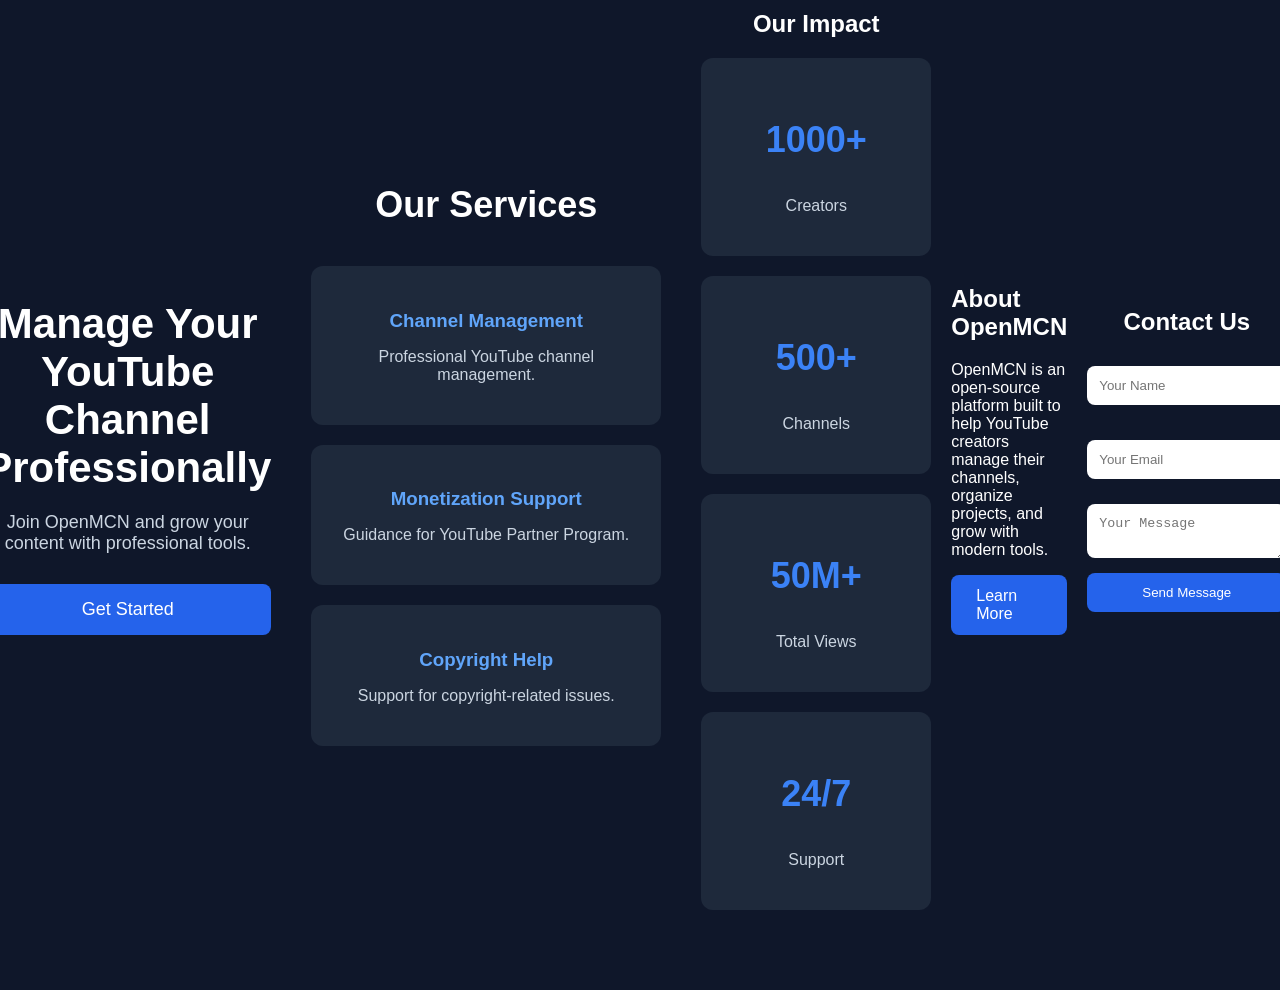
==== index.html @ d4b58ea2 "Update index.html to include contact section Added a contact section and adjusted HTML structure." ====
<!DOCTYPE html>
<html lang="en">
<head>
  <meta charset="UTF-8">
  <meta name="viewport" content="width=device-width, initial-scale=1.0">
  <title>OpenMCN</title>
  <link rel="stylesheet" href="style.css">
</head>
<body>

<header>
  <h1>OpenMCN</h1>
  <nav>
    <a href="#">Home</a>
    <a href="#">About</a>
    <a href="#">Services</a>
    <a href="#">Contact</a>
    <a href="login.html">
    <button>Login</button>
    </a>
  </nav>
</header>

<section class="hero">
  <h2>Manage Your YouTube Channel Professionally</h2>
  <p>Join OpenMCN and grow your content with professional tools.</p>
  <button>Get Started</button>
</section>

  <section class="services">
  <h2>Our Services</h2>

  <div class="cards">
    <div class="card">
      <h3>Channel Management</h3>
      <p>Professional YouTube channel management.</p>
    </div>

    <div class="card">
      <h3>Monetization Support</h3>
      <p>Guidance for YouTube Partner Program.</p>
    </div>

    <div class="card">
      <h3>Copyright Help</h3>
      <p>Support for copyright-related issues.</p>
    </div>
  </div>
  </section>

  
    <section class="stats">
    <h2>Our Impact</h2>

    <div class="stats-container">

        <div class="stat">
            <h3>1000+</h3>
            <p>Creators</p>
        </div>

        <div class="stat">
            <h3>500+</h3>
            <p>Channels</p>
        </div>

        <div class="stat">
            <h3>50M+</h3>
            <p>Total Views</p>
        </div>

        <div class="stat">
            <h3>24/7</h3>
            <p>Support</p>
        </div>

    </div>
    </section>
    <div class="about-content">
        <h2>About OpenMCN</h2>
        <p>
            OpenMCN is an open-source platform built to help YouTube creators
            manage their channels, organize projects, and grow with modern tools.
        </p>

        <a href="#" class="btn">Learn More</a>
    </div>
  </section>
    <section class="contact">
     <h2>Contact Us</h2>

     <form>
         <input type="text" placeholder="Your Name" required>
         <input type="email" placeholder="Your Email" required>
         <textarea placeholder="Your Message"></textarea>
         <button type="submit">Send Message</button>
     </form>
   </section>
<meta charset="UTF-8">
<meta name="viewport" content="width=device-width, initial-scale=1.0">
<title>OpenMCN - Sign Up</title>
<link rel="stylesheet" href="login.css">

<div class="login-box">
    <h2>Create Account</h2>

    <form id="signupForm">
        <input type="text" placeholder="Full Name" required>
        <input type="email" placeholder="Email" required>
        <input type="password" placeholder="Password" required>
        <input type="password" placeholder="Confirm Password" required>

        <button type="submit">Create Account</button>
    </form>

    <p>Already have an account?
        <a href="login.html">Login</a>
    </p>
</div>

<section class="contact">
   ...
</section>

<footer>
  <p>© 2026 OpenMCN. All Rights Reserved.</p>
</footer>

<script src="script.js"></script>
</body>
</html>
---- style.css ----
body{
    margin:0;
    background:#0f172a;
    color:white;
    font-family:Arial, sans-serif;
}
header{
    display:flex;
    justify-content:space-between;
    align-items:center;
    padding:20px 40px;
    background:#111827;
}

nav a{
    color:white;
    text-decoration:none;
    margin:0 10px;
}

nav button{
    padding:10px 18px;
    border:none;
    background:#2563eb;
    color:white;
    border-radius:6px;
    cursor:pointer;
}

.hero{
    text-align:center;
    padding:120px 20px;
}

.hero h2{
    font-size:42px;
    margin-bottom:20px;
}

.hero p{
    font-size:18px;
    color:#cbd5e1;
    margin-bottom:30px;
}

.hero button{
    padding:15px 30px;
    font-size:18px;
    background:#2563eb;
    color:white;
    border:none;
    border-radius:8px;
    cursor:pointer;
}

footer{
    text-align:center;
    padding:20px;
    background:#111827;
    margin-top:80px;
}
.services{
    padding:80px 20px;
    text-align:center;
}

.services h2{
    font-size:36px;
    margin-bottom:40px;
}

.cards{
    display:flex;
    justify-content:center;
    gap:20px;
    flex-wrap:wrap;
}

.card{
    width:300px;
    background:#1e293b;
    padding:25px;
    border-radius:12px;
    transition:.3s;
}

.card:hover{
    transform:translateY(-10px);
    box-shadow:0 10px 20px rgba(0,0,0,.4);
}

.card h3{
    margin-bottom:15px;
    color:#60a5fa;
}

.card p{
    color:#cbd5e1;
}

.stats{
    padding:80px 20px;
    text-align:center;
}

.stats-container{
    max-width:1200px;
    margin:auto;
    display:flex;
    justify-content:center;
    gap:20px;
    flex-wrap:wrap;
}

.stat{
    width:180px;
    padding:25px;
    background:#1e293b;
    border-radius:12px;
}

.stat h3{
    font-size:36px;
    color:#3b82f6;
}

.stat p{
    color:#cbd5e1;
}

.about{
    padding:80px 20px;
    text-align:center;
}

.about-content{
    max-width:700px;
    margin:auto;
}

.about h2{
    font-size:36px;
    margin-bottom:20px;
}

.about p{
    color:#cbd5e1;
    line-height:1.8;
    margin-bottom:30px;
}

.btn{
    display:inline-block;
    padding:12px 25px;
    background:#2563eb;
    color:#fff;
    text-decoration:none;
    border-radius:8px;
    transition:.3s;
}

.btn:hover{
    background:#1d4ed8;
}

.contact{
    padding:80px 20px;
    text-align:center;
}

.contact form{
    max-width:500px;
    margin:auto;
    display:flex;
    flex-direction:column;
    gap:15px;
}

.contact input,
.contact textarea{
    padding:12px;
    border:none;
    border-radius:8px;
}

.contact button{
    padding:12px;
    background:#2563eb;
    color:white;
    border:none;
    border-radius:8px;
    cursor:pointer;
}
---- login.css ----
body{
    margin:0;
    display:flex;
    justify-content:center;
    align-items:center;
    height:100vh;
    background:#0f172a;
    font-family:Arial,sans-serif;
}

.login-box{
    background:#1e293b;
    padding:30px;
    border-radius:10px;
    width:320px;
    text-align:center;
}

h2{
    color:#fff;
}

input{
    width:100%;
    padding:12px;
    margin:10px 0;
    border:none;
    border-radius:5px;
}

button{
    width:100%;
    padding:12px;
    background:#2563eb;
    color:white;
    border:none;
    border-radius:5px;
    cursor:pointer;
}

a{
    color:#38bdf8;
    text-decoration:none;
}
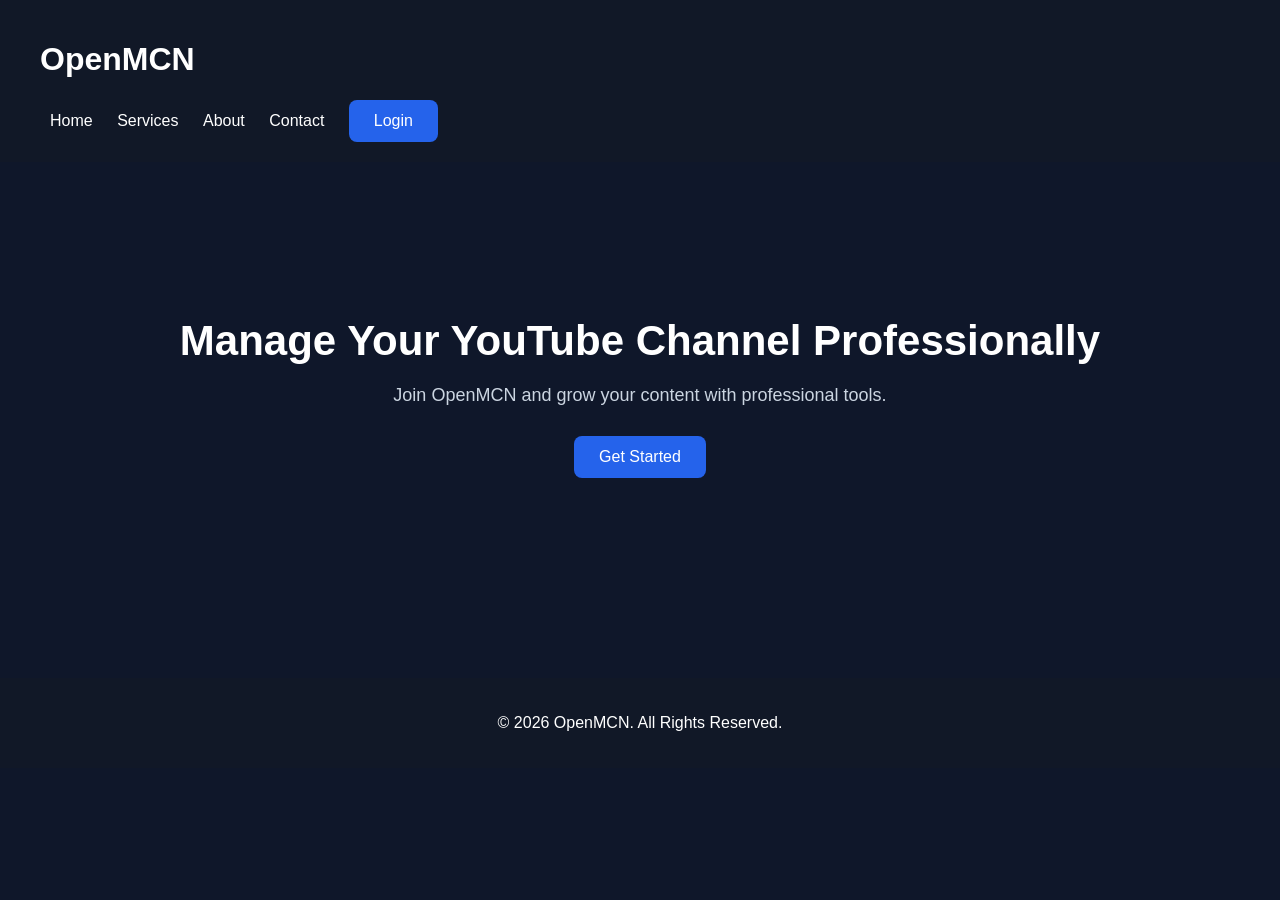
==== commit 19bd8ef7: "Refactor index.html structure and navigation" ====
--- a/index.html
+++ b/index.html
@@ -9,117 +9,42 @@
 <body>
 
 <header>
-  <h1>OpenMCN</h1>
-  <nav>
-    <a href="#">Home</a>
-    <a href="#">About</a>
-    <a href="#">Services</a>
-    <a href="#">Contact</a>
-    <a href="login.html">
-    <button>Login</button>
-    </a>
-  </nav>
+  <div class="container">
+    <h1 class="logo">OpenMCN</h1>
+
+    <nav>
+      <a href="#home">Home</a>
+      <a href="#services">Services</a>
+      <a href="#about">About</a>
+      <a href="#contact">Contact</a>
+      <a href="login.html" class="btn">Login</a>
+    </nav>
+  </div>
 </header>
 
-<section class="hero">
-  <h2>Manage Your YouTube Channel Professionally</h2>
-  <p>Join OpenMCN and grow your content with professional tools.</p>
-  <button>Get Started</button>
+<section class="hero" id="home">
+  <div class="container">
+    <h2>Manage Your YouTube Channel Professionally</h2>
+    <p>Join OpenMCN and grow your content with professional tools.</p>
+
+    <a href="signup.html" class="btn">Get Started</a>
+  </div>
 </section>
 
-  <section class="services">
-  <h2>Our Services</h2>
+<section id="services">
+  <!-- Services Section -->
+</section>
 
-  <div class="cards">
-    <div class="card">
-      <h3>Channel Management</h3>
-      <p>Professional YouTube channel management.</p>
-    </div>
+<section id="stats">
+  <!-- Statistics -->
+</section>
 
-    <div class="card">
-      <h3>Monetization Support</h3>
-      <p>Guidance for YouTube Partner Program.</p>
-    </div>
+<section id="about">
+  <!-- About -->
+</section>
 
-    <div class="card">
-      <h3>Copyright Help</h3>
-      <p>Support for copyright-related issues.</p>
-    </div>
-  </div>
-  </section>
-
-  
-    <section class="stats">
-    <h2>Our Impact</h2>
-
-    <div class="stats-container">
-
-        <div class="stat">
-            <h3>1000+</h3>
-            <p>Creators</p>
-        </div>
-
-        <div class="stat">
-            <h3>500+</h3>
-            <p>Channels</p>
-        </div>
-
-        <div class="stat">
-            <h3>50M+</h3>
-            <p>Total Views</p>
-        </div>
-
-        <div class="stat">
-            <h3>24/7</h3>
-            <p>Support</p>
-        </div>
-
-    </div>
-    </section>
-    <div class="about-content">
-        <h2>About OpenMCN</h2>
-        <p>
-            OpenMCN is an open-source platform built to help YouTube creators
-            manage their channels, organize projects, and grow with modern tools.
-        </p>
-
-        <a href="#" class="btn">Learn More</a>
-    </div>
-  </section>
-    <section class="contact">
-     <h2>Contact Us</h2>
-
-     <form>
-         <input type="text" placeholder="Your Name" required>
-         <input type="email" placeholder="Your Email" required>
-         <textarea placeholder="Your Message"></textarea>
-         <button type="submit">Send Message</button>
-     </form>
-   </section>
-<meta charset="UTF-8">
-<meta name="viewport" content="width=device-width, initial-scale=1.0">
-<title>OpenMCN - Sign Up</title>
-<link rel="stylesheet" href="login.css">
-
-<div class="login-box">
-    <h2>Create Account</h2>
-
-    <form id="signupForm">
-        <input type="text" placeholder="Full Name" required>
-        <input type="email" placeholder="Email" required>
-        <input type="password" placeholder="Password" required>
-        <input type="password" placeholder="Confirm Password" required>
-
-        <button type="submit">Create Account</button>
-    </form>
-
-    <p>Already have an account?
-        <a href="login.html">Login</a>
-    </p>
-</div>
-
-<section class="contact">
-   ...
+<section id="contact">
+  <!-- Contact -->
 </section>
 
 <footer>
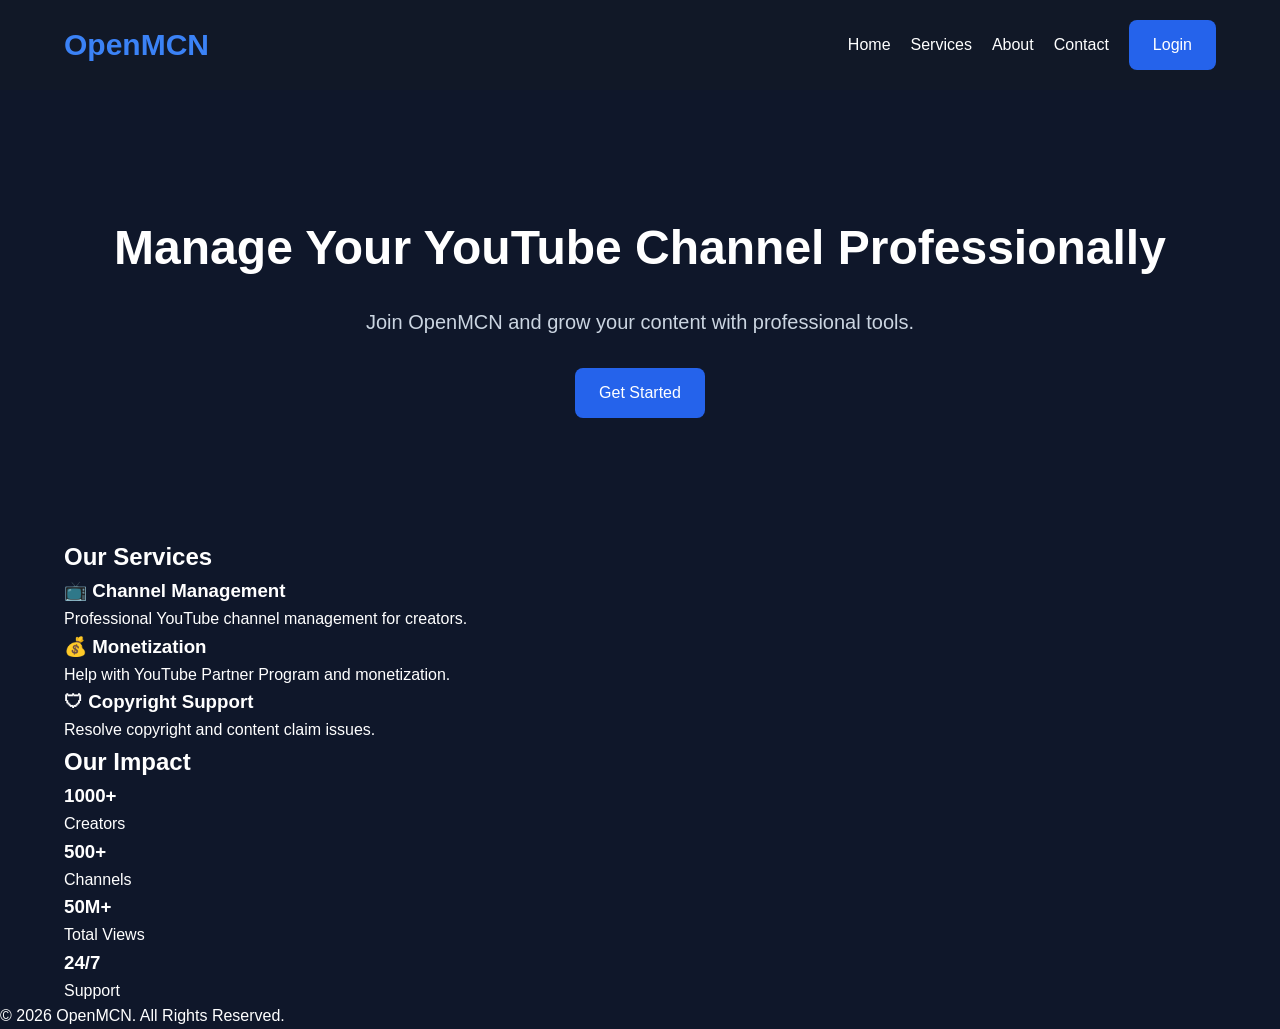
==== commit ea9f162f: "Add services and statistics sections to index.html" ====
--- a/index.html
+++ b/index.html
@@ -30,7 +30,62 @@
     <a href="signup.html" class="btn">Get Started</a>
   </div>
 </section>
+<!-- Services -->
+<section class="services" id="services">
+  <div class="container">
+    <h2>Our Services</h2>
 
+    <div class="cards">
+
+      <div class="card">
+        <h3>📺 Channel Management</h3>
+        <p>Professional YouTube channel management for creators.</p>
+      </div>
+
+      <div class="card">
+        <h3>💰 Monetization</h3>
+        <p>Help with YouTube Partner Program and monetization.</p>
+      </div>
+
+      <div class="card">
+        <h3>🛡 Copyright Support</h3>
+        <p>Resolve copyright and content claim issues.</p>
+      </div>
+
+    </div>
+  </div>
+</section>
+
+<!-- Statistics -->
+<section class="stats" id="stats">
+  <div class="container">
+    <h2>Our Impact</h2>
+
+    <div class="stats-container">
+
+      <div class="stat">
+        <h3>1000+</h3>
+        <p>Creators</p>
+      </div>
+
+      <div class="stat">
+        <h3>500+</h3>
+        <p>Channels</p>
+      </div>
+
+      <div class="stat">
+        <h3>50M+</h3>
+        <p>Total Views</p>
+      </div>
+
+      <div class="stat">
+        <h3>24/7</h3>
+        <p>Support</p>
+      </div>
+
+    </div>
+  </div>
+</section>
 <section id="services">
   <!-- Services Section -->
 </section>
--- a/style.css
+++ b/style.css
@@ -1,159 +1,64 @@
+*{
+    margin:0;
+    padding:0;
+    box-sizing:border-box;
+}
+
 body{
-    margin:0;
+    font-family:Arial, sans-serif;
     background:#0f172a;
-    color:white;
-    font-family:Arial, sans-serif;
+    color:#fff;
+    line-height:1.6;
 }
+
+.container{
+    width:90%;
+    max-width:1200px;
+    margin:auto;
+}
+
+/* Header */
 header{
+    background:#111827;
+    position:sticky;
+    top:0;
+    z-index:1000;
+}
+
+header .container{
     display:flex;
     justify-content:space-between;
     align-items:center;
-    padding:20px 40px;
-    background:#111827;
+    padding:20px 0;
+}
+
+.logo{
+    color:#3b82f6;
+    font-size:30px;
+}
+
+nav{
+    display:flex;
+    align-items:center;
+    gap:20px;
 }
 
 nav a{
     color:white;
     text-decoration:none;
-    margin:0 10px;
-}
-
-nav button{
-    padding:10px 18px;
-    border:none;
-    background:#2563eb;
-    color:white;
-    border-radius:6px;
-    cursor:pointer;
-}
-
-.hero{
-    text-align:center;
-    padding:120px 20px;
-}
-
-.hero h2{
-    font-size:42px;
-    margin-bottom:20px;
-}
-
-.hero p{
-    font-size:18px;
-    color:#cbd5e1;
-    margin-bottom:30px;
-}
-
-.hero button{
-    padding:15px 30px;
-    font-size:18px;
-    background:#2563eb;
-    color:white;
-    border:none;
-    border-radius:8px;
-    cursor:pointer;
-}
-
-footer{
-    text-align:center;
-    padding:20px;
-    background:#111827;
-    margin-top:80px;
-}
-.services{
-    padding:80px 20px;
-    text-align:center;
-}
-
-.services h2{
-    font-size:36px;
-    margin-bottom:40px;
-}
-
-.cards{
-    display:flex;
-    justify-content:center;
-    gap:20px;
-    flex-wrap:wrap;
-}
-
-.card{
-    width:300px;
-    background:#1e293b;
-    padding:25px;
-    border-radius:12px;
     transition:.3s;
 }
 
-.card:hover{
-    transform:translateY(-10px);
-    box-shadow:0 10px 20px rgba(0,0,0,.4);
-}
-
-.card h3{
-    margin-bottom:15px;
-    color:#60a5fa;
-}
-
-.card p{
-    color:#cbd5e1;
-}
-
-.stats{
-    padding:80px 20px;
-    text-align:center;
-}
-
-.stats-container{
-    max-width:1200px;
-    margin:auto;
-    display:flex;
-    justify-content:center;
-    gap:20px;
-    flex-wrap:wrap;
-}
-
-.stat{
-    width:180px;
-    padding:25px;
-    background:#1e293b;
-    border-radius:12px;
-}
-
-.stat h3{
-    font-size:36px;
+nav a:hover{
     color:#3b82f6;
 }
 
-.stat p{
-    color:#cbd5e1;
-}
-
-.about{
-    padding:80px 20px;
-    text-align:center;
-}
-
-.about-content{
-    max-width:700px;
-    margin:auto;
-}
-
-.about h2{
-    font-size:36px;
-    margin-bottom:20px;
-}
-
-.about p{
-    color:#cbd5e1;
-    line-height:1.8;
-    margin-bottom:30px;
-}
-
+/* Button */
 .btn{
     display:inline-block;
-    padding:12px 25px;
+    padding:12px 24px;
     background:#2563eb;
-    color:#fff;
+    color:white;
     text-decoration:none;
     border-radius:8px;
     transition:.3s;
@@ -161,33 +66,44 @@
 
 .btn:hover{
     background:#1d4ed8;
+    transform:translateY(-2px);
 }
 
-.contact{
-    padding:80px 20px;
+/* Hero */
+.hero{
     text-align:center;
+    padding:120px 20px;
 }
 
-.contact form{
-    max-width:500px;
-    margin:auto;
-    display:flex;
-    flex-direction:column;
-    gap:15px;
+.hero h2{
+    font-size:48px;
+    margin-bottom:20px;
 }
 
-.contact input,
-.contact textarea{
-    padding:12px;
-    border:none;
-    border-radius:8px;
+.hero p{
+    font-size:20px;
+    color:#cbd5e1;
+    margin-bottom:30px;
 }
 
-.contact button{
-    padding:12px;
-    background:#2563eb;
-    color:white;
-    border:none;
-    border-radius:8px;
-    cursor:pointer;
+/* Responsive */
+@media(max-width:768px){
+
+header .container{
+    flex-direction:column;
 }
+
+nav{
+    flex-direction:column;
+    margin-top:20px;
+}
+
+.hero h2{
+    font-size:34px;
+}
+
+.hero p{
+    font-size:16px;
+}
+
+}
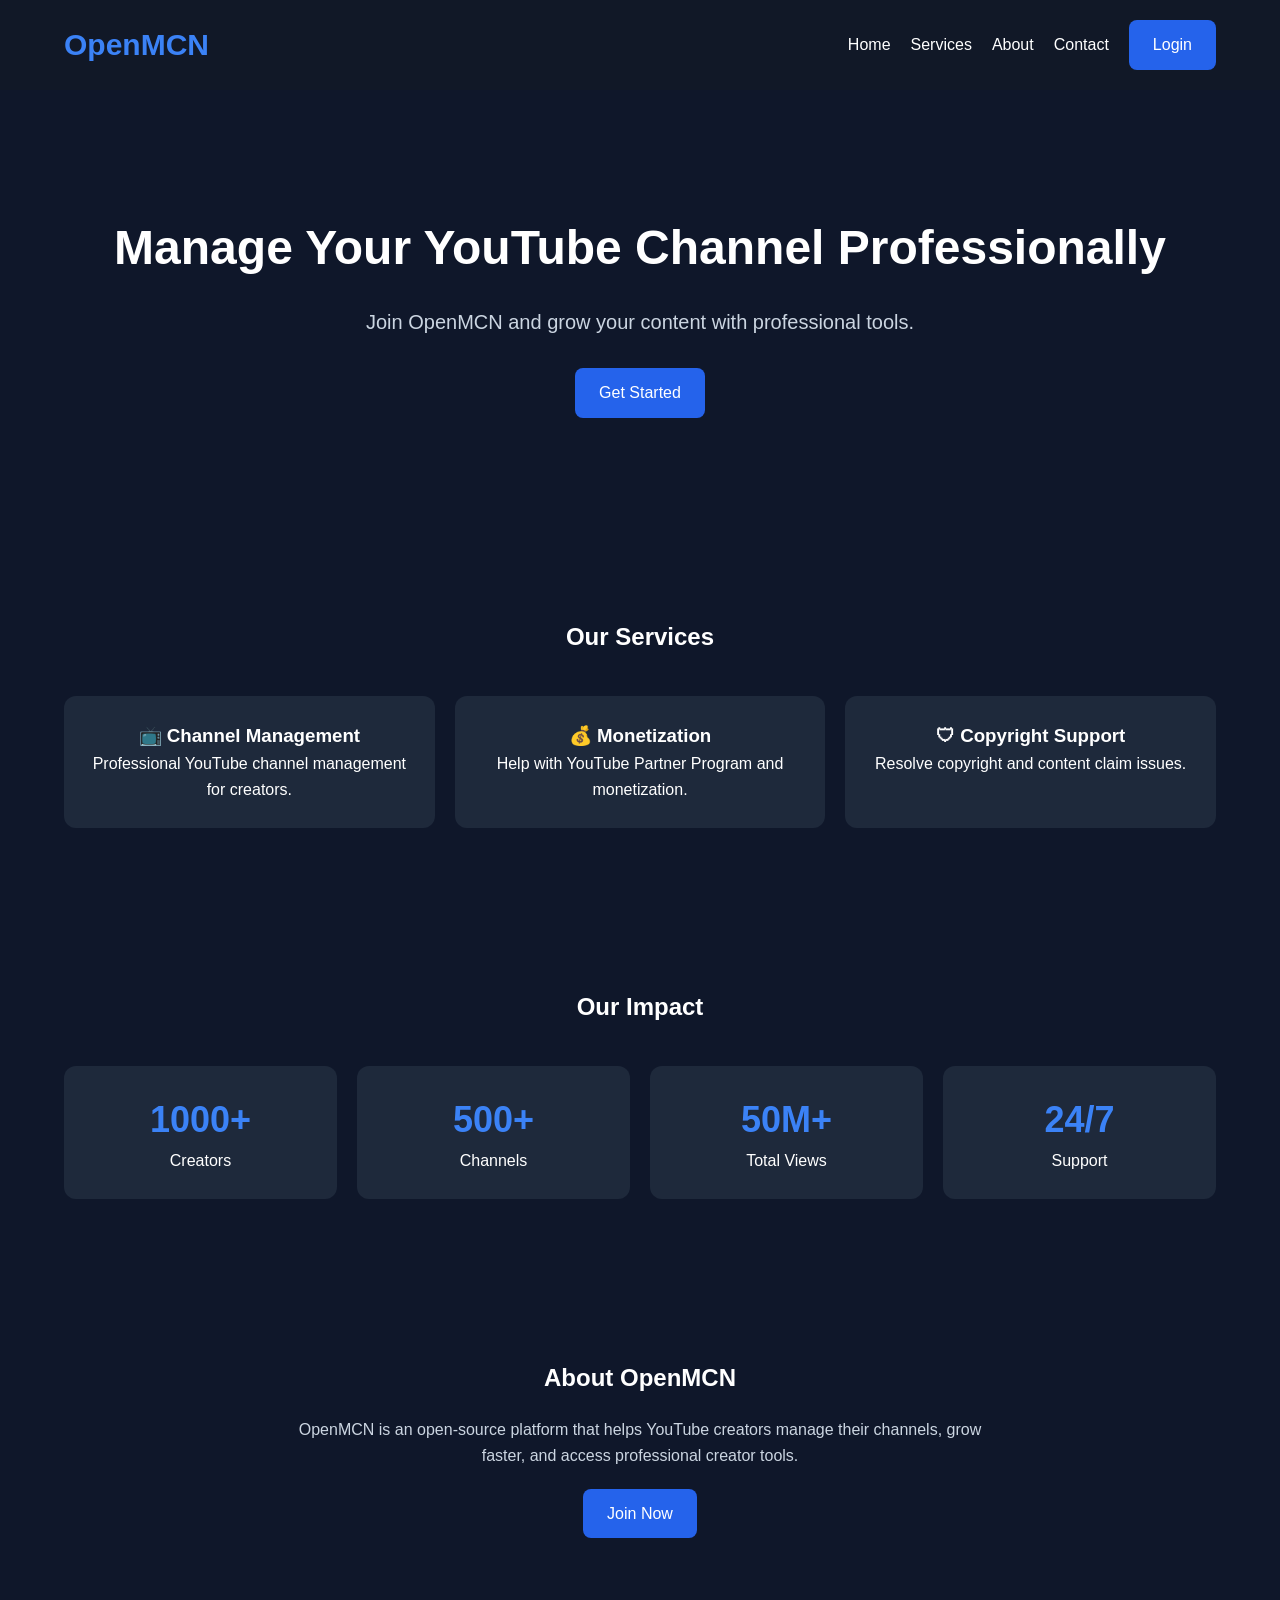
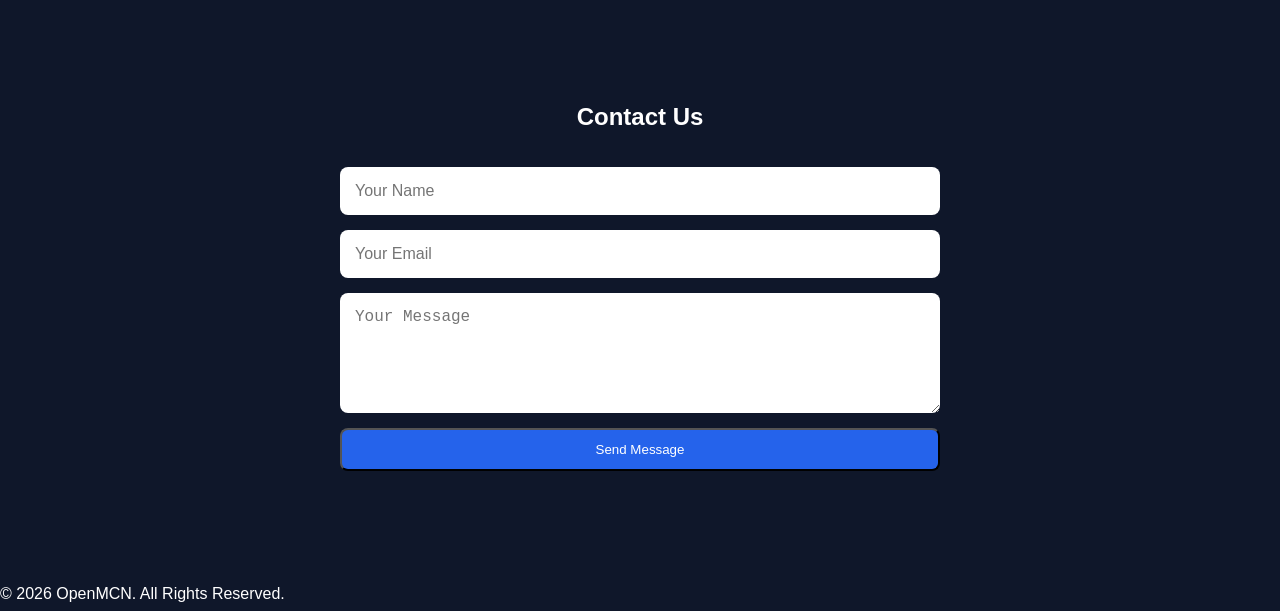
==== commit 2790ffce: "Add About and Contact sections to index.html" ====
--- a/index.html
+++ b/index.html
@@ -101,7 +101,34 @@
 <section id="contact">
   <!-- Contact -->
 </section>
+<!-- About -->
+<section class="about" id="about">
+  <div class="container">
+    <h2>About OpenMCN</h2>
+    <p>
+      OpenMCN is an open-source platform that helps YouTube creators manage
+      their channels, grow faster, and access professional creator tools.
+    </p>
 
+    <a href="signup.html" class="btn">Join Now</a>
+  </div>
+</section>
+
+<!-- Contact -->
+<section class="contact" id="contact">
+  <div class="container">
+    <h2>Contact Us</h2>
+
+    <form id="contactForm">
+      <input type="text" placeholder="Your Name" required>
+      <input type="email" placeholder="Your Email" required>
+      <textarea placeholder="Your Message" rows="5" required></textarea>
+
+      <button type="submit" class="btn">Send Message</button>
+    </form>
+  </div>
+</section>
+  
 <footer>
   <p>© 2026 OpenMCN. All Rights Reserved.</p>
 </footer>
--- a/style.css
+++ b/style.css
@@ -107,3 +107,85 @@
 }
 
 }
+
+.services{
+    padding:80px 0;
+    text-align:center;
+}
+
+.cards{
+    display:grid;
+    grid-template-columns:repeat(auto-fit,minmax(250px,1fr));
+    gap:20px;
+    margin-top:40px;
+}
+
+.card{
+    background:#1e293b;
+    padding:25px;
+    border-radius:12px;
+    transition:0.3s;
+}
+
+.card:hover{
+    transform:translateY(-10px);
+}
+
+.stats{
+    padding:80px 0;
+    text-align:center;
+}
+
+.stats-container{
+    display:grid;
+    grid-template-columns:repeat(auto-fit,minmax(180px,1fr));
+    gap:20px;
+    margin-top:40px;
+}
+
+.stat{
+    background:#1e293b;
+    padding:25px;
+    border-radius:12px;
+}
+
+.stat h3{
+    color:#3b82f6;
+    font-size:36px;
+}
+
+.about{
+    padding:80px 0;
+    text-align:center;
+}
+
+.about p{
+    max-width:700px;
+    margin:20px auto;
+    color:#cbd5e1;
+}
+
+.contact{
+    padding:80px 0;
+    text-align:center;
+}
+
+.contact form{
+    max-width:600px;
+    margin:30px auto;
+    display:flex;
+    flex-direction:column;
+    gap:15px;
+}
+
+.contact input,
+.contact textarea{
+    padding:15px;
+    border:none;
+    border-radius:8px;
+    font-size:16px;
+}
+
+.contact textarea{
+    resize:vertical;
+}
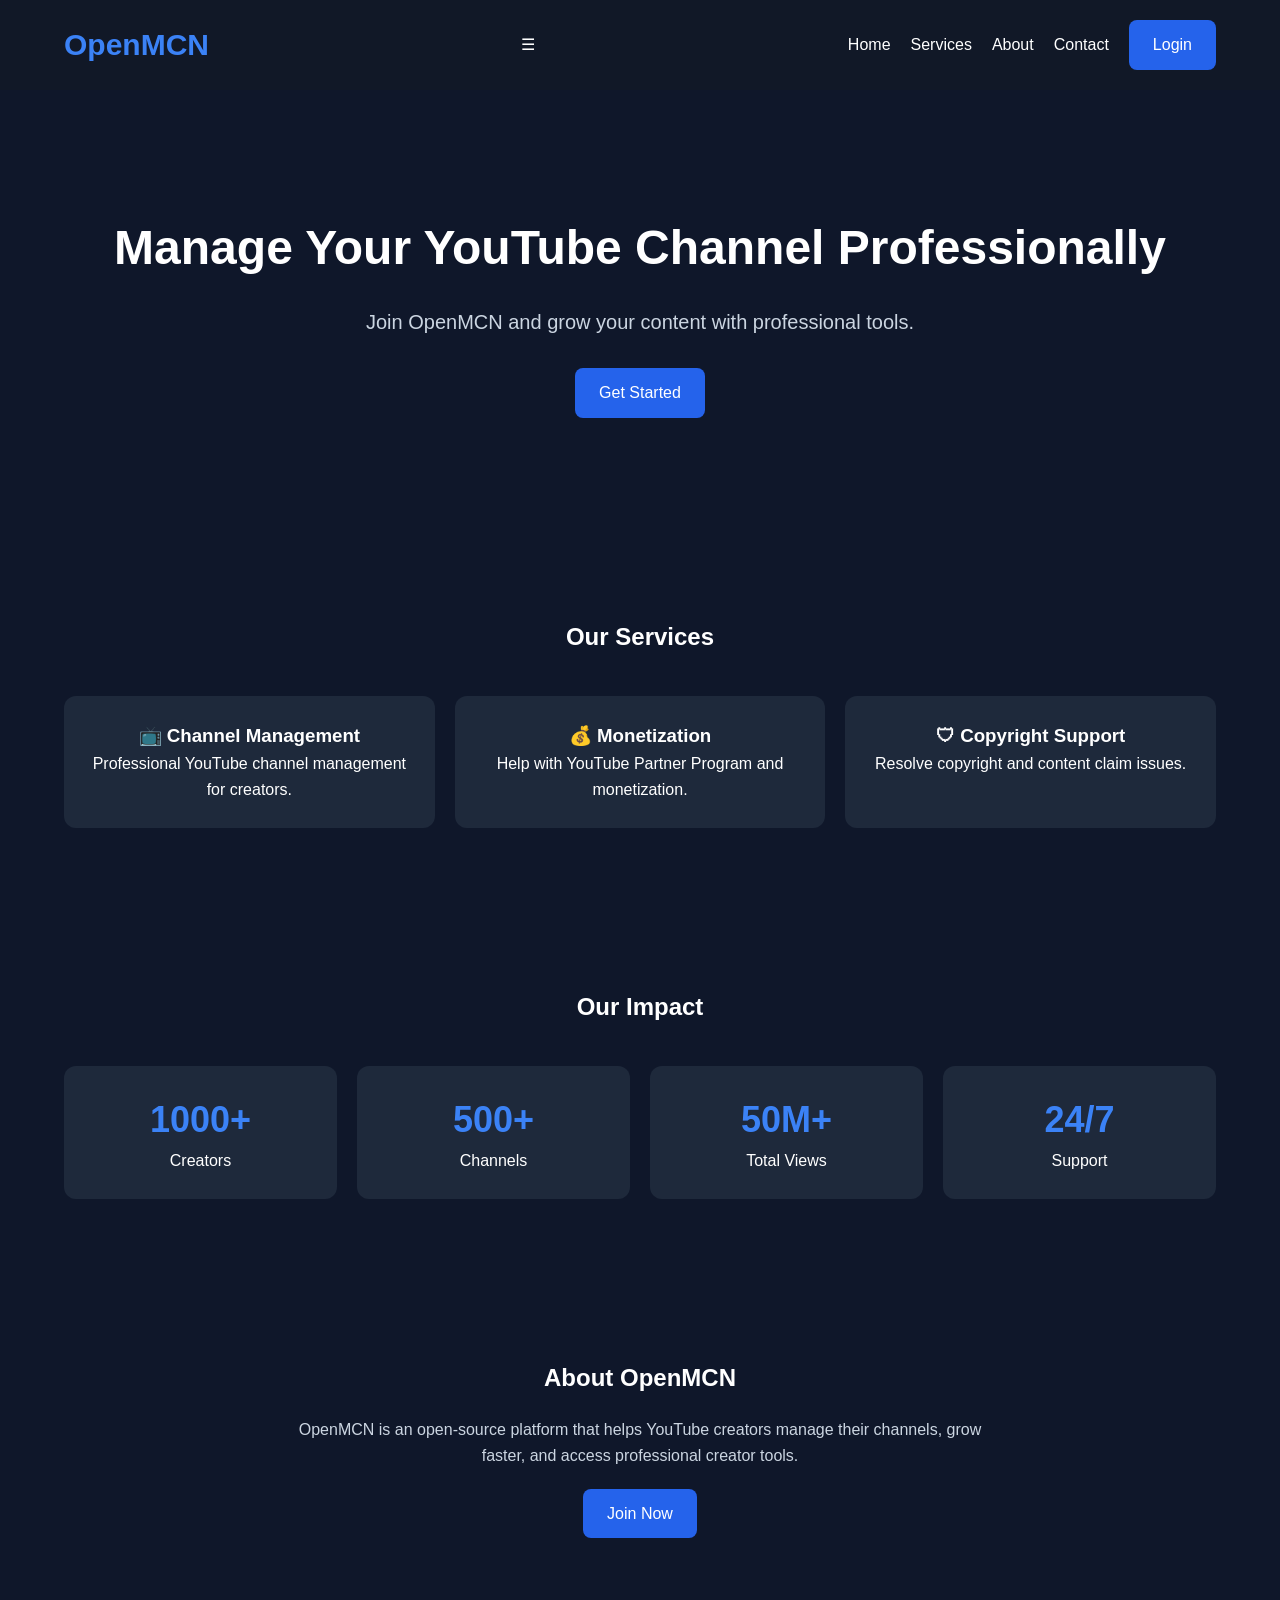
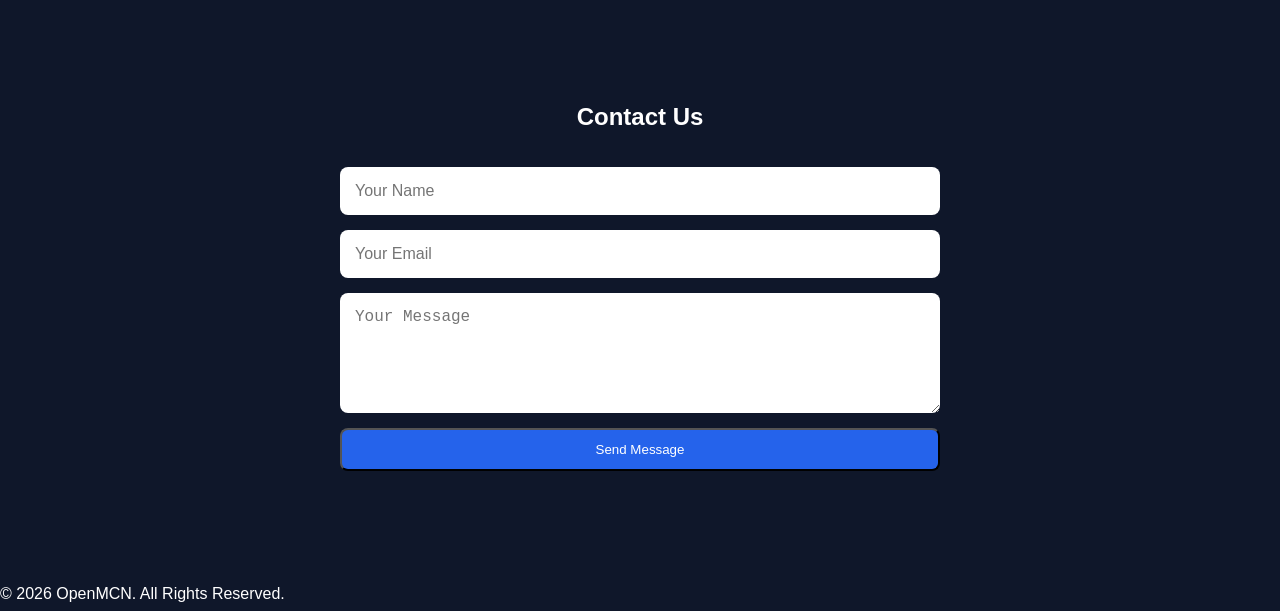
==== commit 24547126: "Update index.html" ====
--- a/index.html
+++ b/index.html
@@ -11,13 +11,15 @@
 <header>
   <div class="container">
     <h1 class="logo">OpenMCN</h1>
-
-    <nav>
-      <a href="#home">Home</a>
-      <a href="#services">Services</a>
-      <a href="#about">About</a>
-      <a href="#contact">Contact</a>
-      <a href="login.html" class="btn">Login</a>
+  <div class="menu-toggle" id="menuToggle">
+    ☰
+  </div>
+    <nav id="navMenu">
+  <a href="#home">Home</a>
+  <a href="#services">Services</a>
+  <a href="#about">About</a>
+  <a href="#contact">Contact</a>
+  <a href="login.html" class="btn">Login</a>
     </nav>
   </div>
 </header>
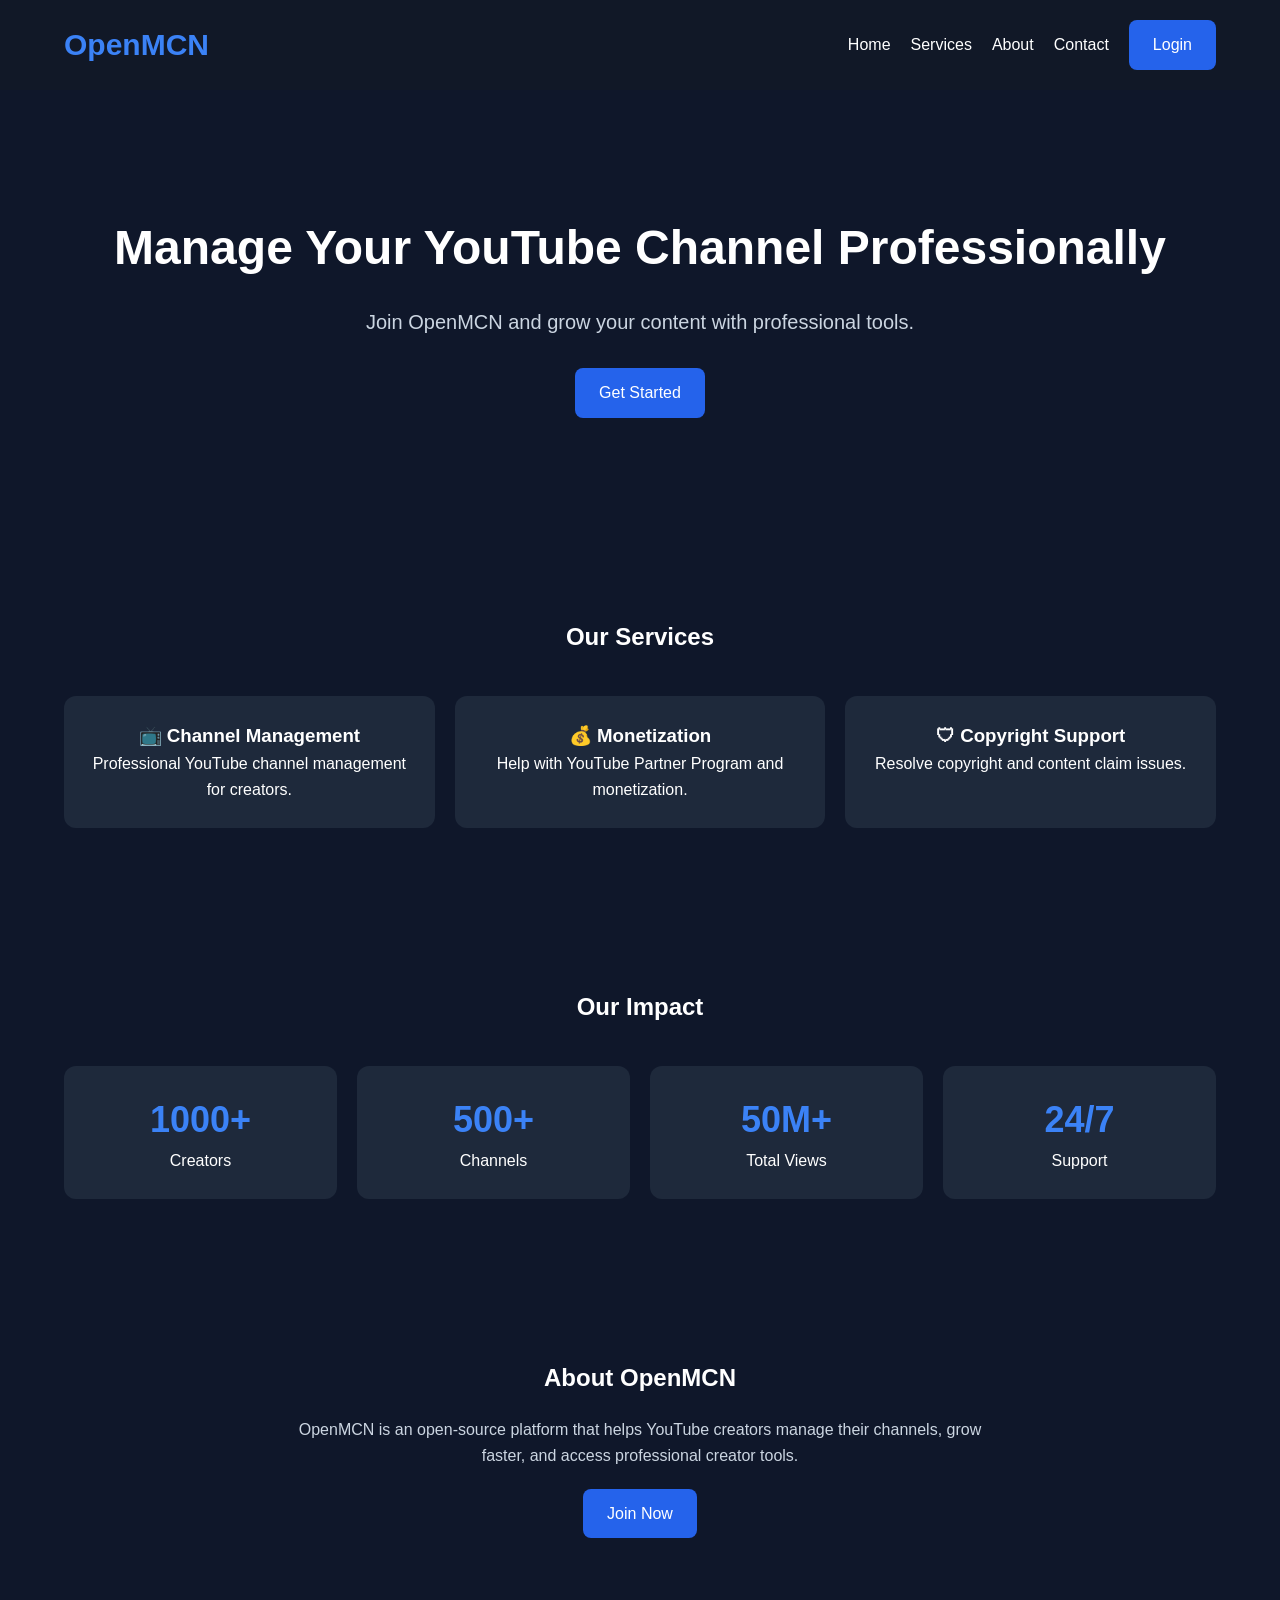
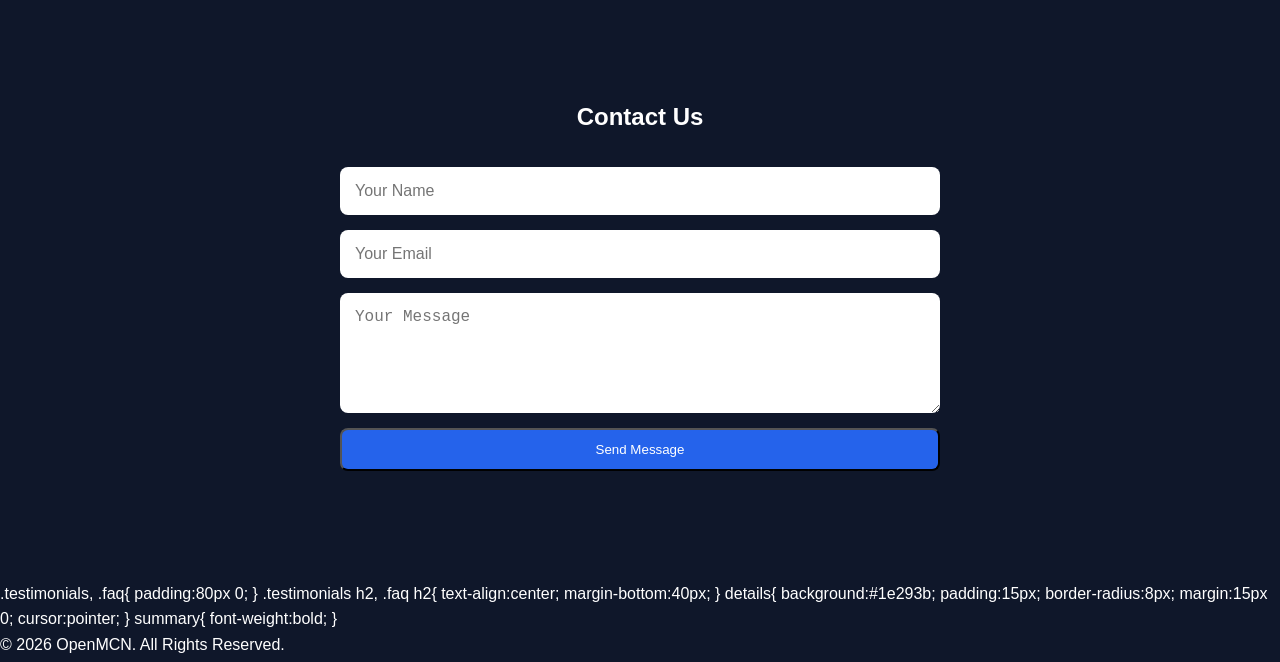
==== commit 8a6acfb0: "Update index.html" ====
--- a/index.html
+++ b/index.html
@@ -130,7 +130,28 @@
     </form>
   </div>
 </section>
-  
+  .testimonials,
+.faq{
+    padding:80px 0;
+}
+
+.testimonials h2,
+.faq h2{
+    text-align:center;
+    margin-bottom:40px;
+}
+
+details{
+    background:#1e293b;
+    padding:15px;
+    border-radius:8px;
+    margin:15px 0;
+    cursor:pointer;
+}
+
+summary{
+    font-weight:bold;
+}
 <footer>
   <p>© 2026 OpenMCN. All Rights Reserved.</p>
 </footer>
--- a/style.css
+++ b/style.css
@@ -189,3 +189,52 @@
 .contact textarea{
     resize:vertical;
 }
+.menu-toggle{
+    display:none;
+    font-size:28px;
+    cursor:pointer;
+}
+
+@media (max-width:768px){
+
+.menu-toggle{
+    display:block;
+}
+
+nav{
+    display:none;
+    flex-direction:column;
+    width:100%;
+    margin-top:15px;
+}
+
+nav.active{
+    display:flex;
+}
+
+header .container{
+    flex-wrap:wrap;
+}
+}
+.testimonials,
+.faq{
+    padding:80px 0;
+}
+
+.testimonials h2,
+.faq h2{
+    text-align:center;
+    margin-bottom:40px;
+}
+
+details{
+    background:#1e293b;
+    padding:15px;
+    border-radius:8px;
+    margin:15px 0;
+    cursor:pointer;
+}
+
+summary{
+    font-weight:bold;
+}
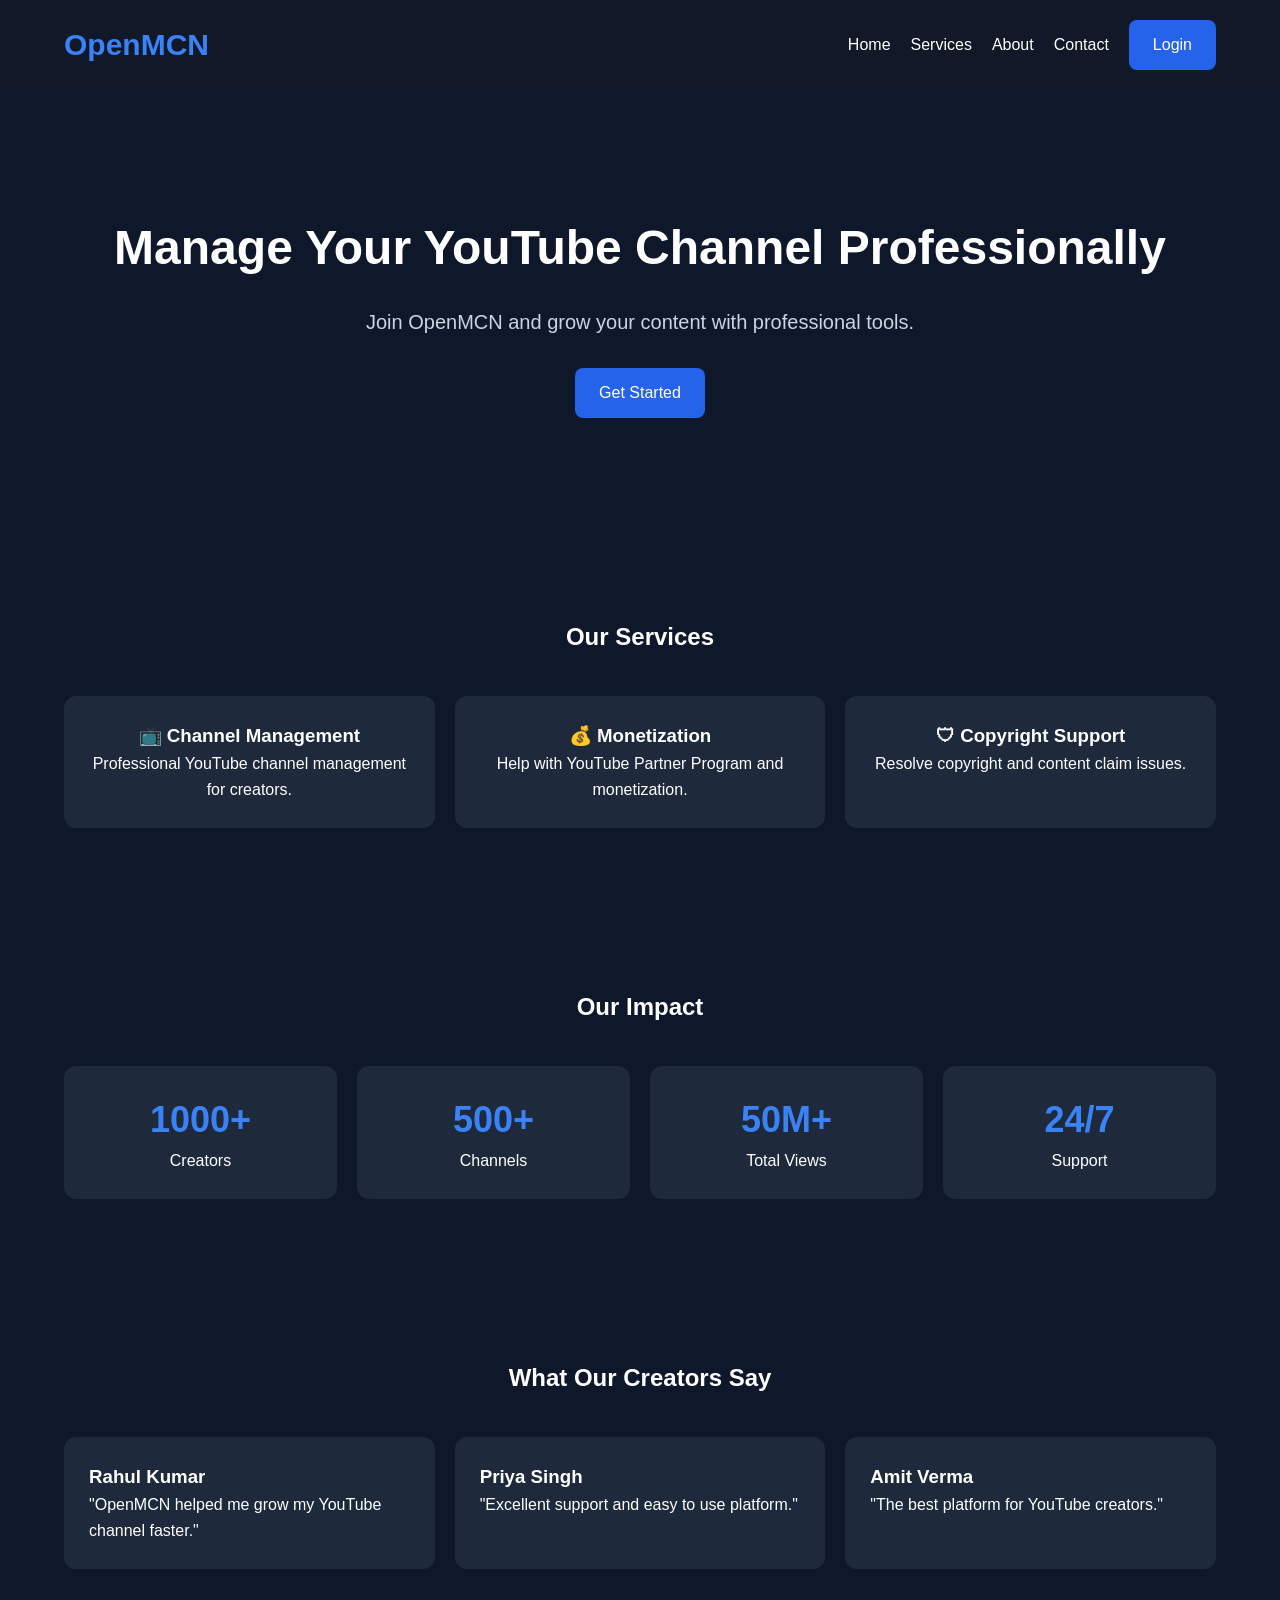
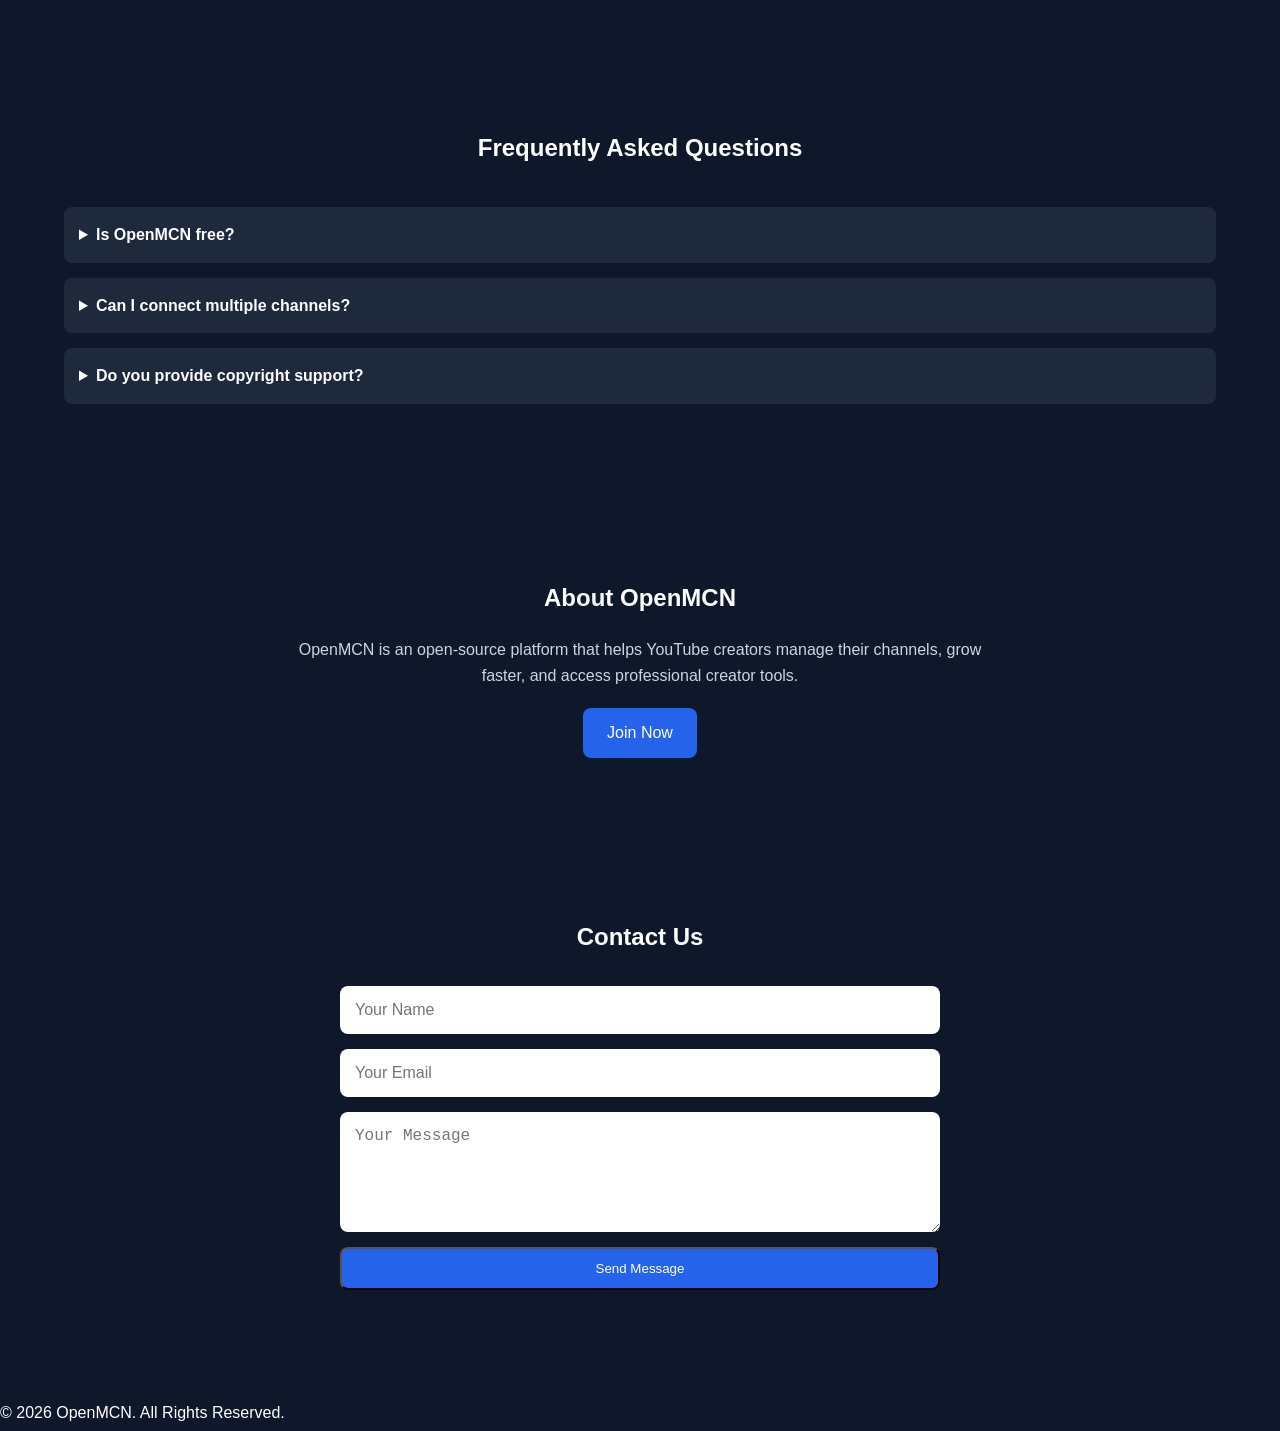
==== commit 5b799677: "Add testimonials and FAQ sections to index.html" ====
--- a/index.html
+++ b/index.html
@@ -103,6 +103,54 @@
 <section id="contact">
   <!-- Contact -->
 </section>
+  <!-- Testimonials -->
+<section class="testimonials" id="testimonials">
+  <div class="container">
+    <h2>What Our Creators Say</h2>
+
+    <div class="cards">
+
+      <div class="card">
+        <h3>Rahul Kumar</h3>
+        <p>"OpenMCN helped me grow my YouTube channel faster."</p>
+      </div>
+
+      <div class="card">
+        <h3>Priya Singh</h3>
+        <p>"Excellent support and easy to use platform."</p>
+      </div>
+
+      <div class="card">
+        <h3>Amit Verma</h3>
+        <p>"The best platform for YouTube creators."</p>
+      </div>
+
+    </div>
+  </div>
+</section>
+
+<!-- FAQ -->
+<section class="faq" id="faq">
+  <div class="container">
+    <h2>Frequently Asked Questions</h2>
+
+    <details>
+      <summary>Is OpenMCN free?</summary>
+      <p>Yes, the basic version is free to use.</p>
+    </details>
+
+    <details>
+      <summary>Can I connect multiple channels?</summary>
+      <p>Yes, you can manage multiple YouTube channels.</p>
+    </details>
+
+    <details>
+      <summary>Do you provide copyright support?</summary>
+      <p>Yes, we help creators understand copyright issues.</p>
+    </details>
+
+  </div>
+</section>
 <!-- About -->
 <section class="about" id="about">
   <div class="container">
@@ -130,28 +178,7 @@
     </form>
   </div>
 </section>
-  .testimonials,
-.faq{
-    padding:80px 0;
-}
-
-.testimonials h2,
-.faq h2{
-    text-align:center;
-    margin-bottom:40px;
-}
-
-details{
-    background:#1e293b;
-    padding:15px;
-    border-radius:8px;
-    margin:15px 0;
-    cursor:pointer;
-}
-
-summary{
-    font-weight:bold;
-}
+  
 <footer>
   <p>© 2026 OpenMCN. All Rights Reserved.</p>
 </footer>
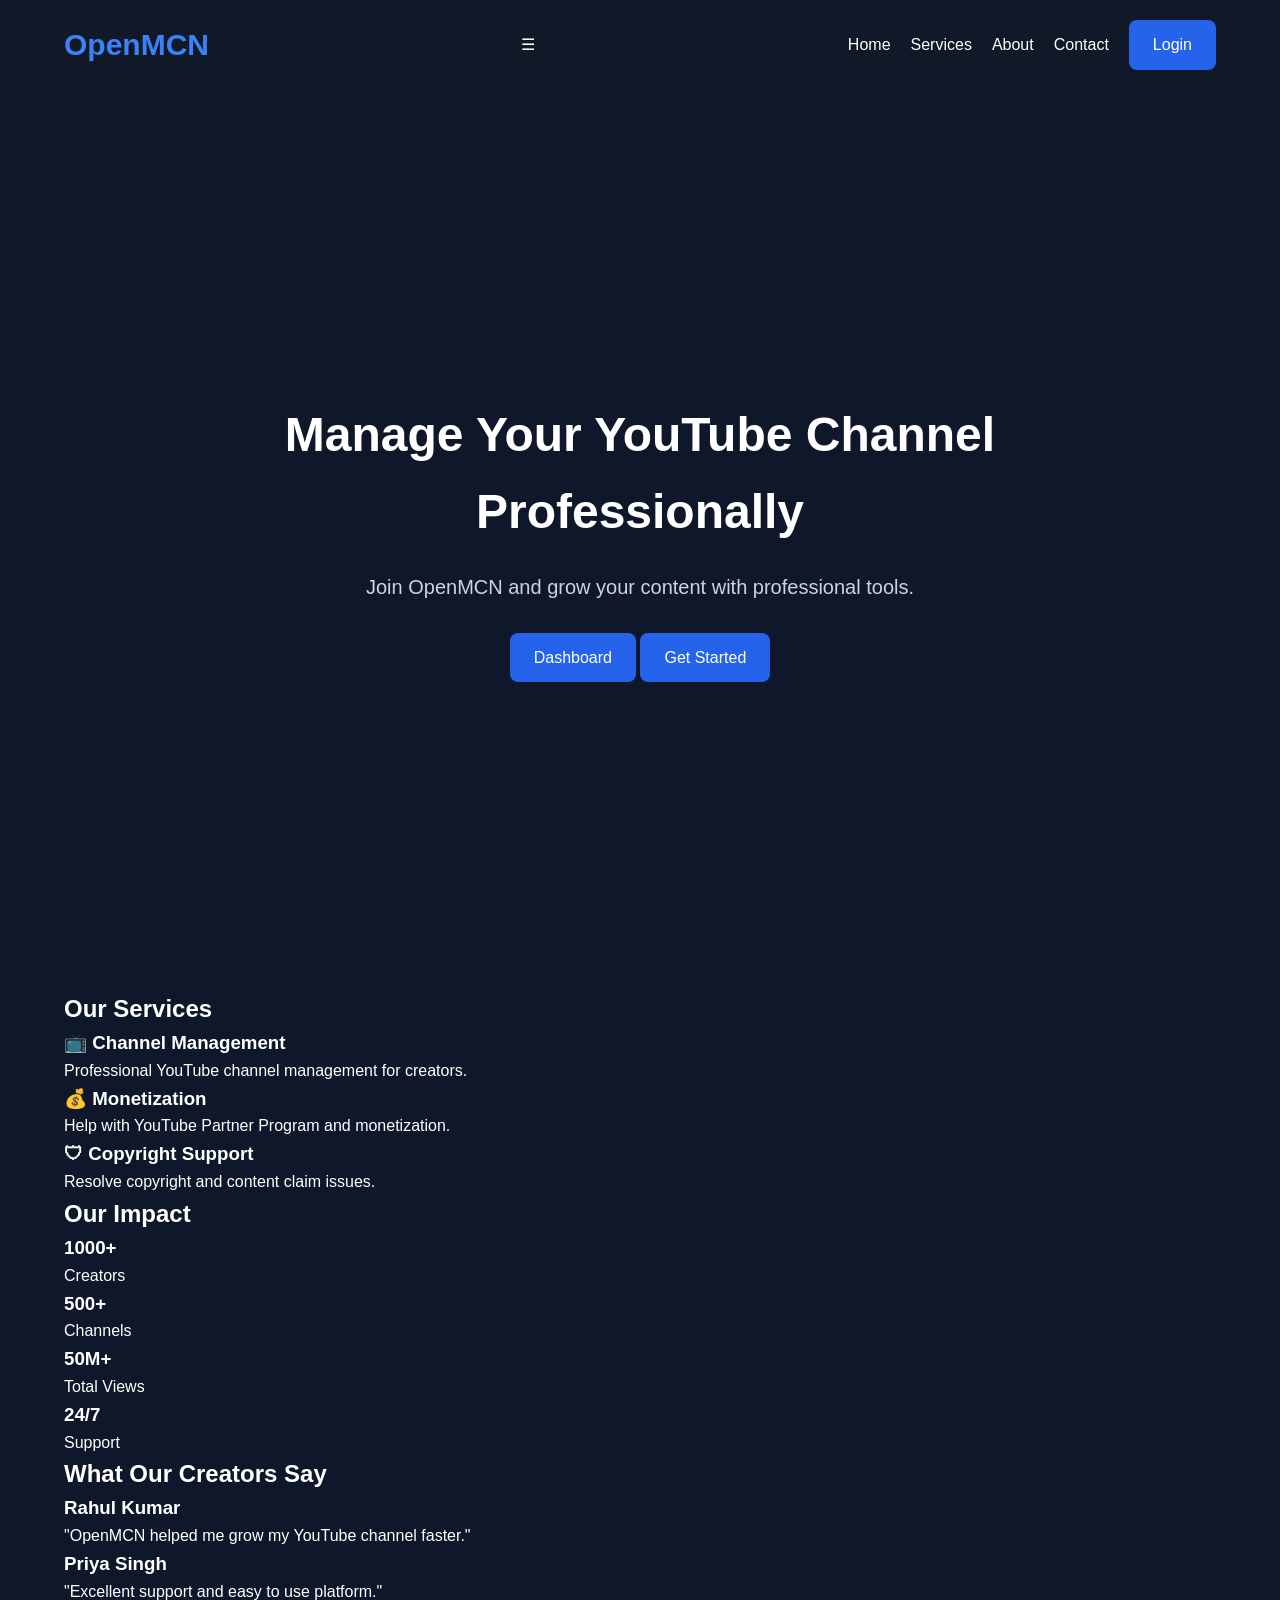
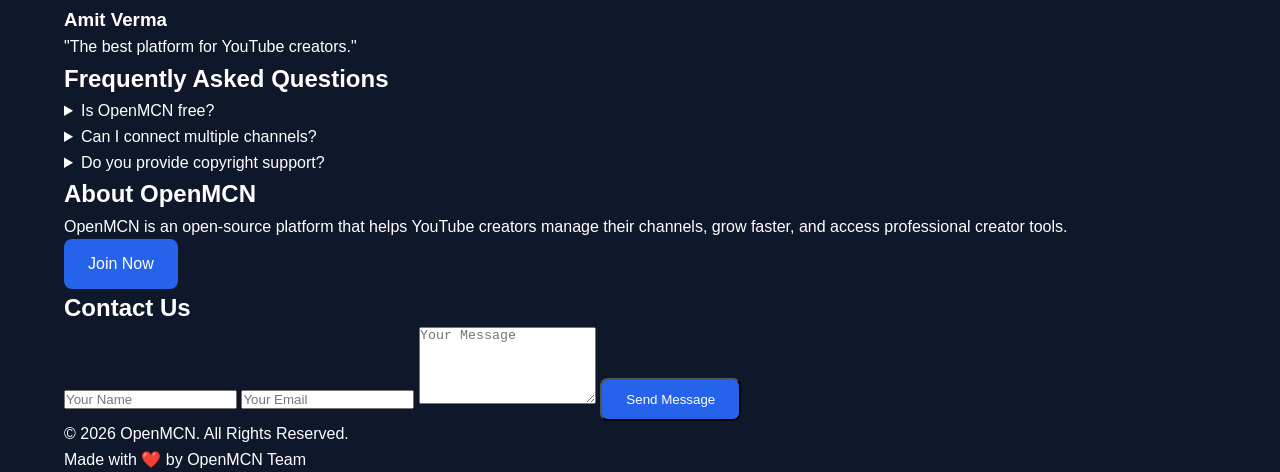
==== commit 1c51d692: "Revise contact form and enhance footer details Updated contact form fields and footer content." ====
--- a/index.html
+++ b/index.html
@@ -28,7 +28,7 @@
   <div class="container">
     <h2>Manage Your YouTube Channel Professionally</h2>
     <p>Join OpenMCN and grow your content with professional tools.</p>
-
+    <a href="dashboard.html" class="btn">Dashboard</a>
     <a href="signup.html" class="btn">Get Started</a>
   </div>
 </section>
@@ -87,21 +87,6 @@
 
     </div>
   </div>
-</section>
-<section id="services">
-  <!-- Services Section -->
-</section>
-
-<section id="stats">
-  <!-- Statistics -->
-</section>
-
-<section id="about">
-  <!-- About -->
-</section>
-
-<section id="contact">
-  <!-- Contact -->
 </section>
   <!-- Testimonials -->
 <section class="testimonials" id="testimonials">
@@ -170,19 +155,22 @@
     <h2>Contact Us</h2>
 
     <form id="contactForm">
-      <input type="text" placeholder="Your Name" required>
-      <input type="email" placeholder="Your Email" required>
-      <textarea placeholder="Your Message" rows="5" required></textarea>
+  <input type="text" name="name" placeholder="Your Name" required>
 
-      <button type="submit" class="btn">Send Message</button>
+  <input type="email" name="email" placeholder="Your Email" required>
+
+  <textarea name="message" placeholder="Your Message" rows="5" required></textarea>
+
+  <button type="submit" class="btn">Send Message</button>
     </form>
-  </div>
 </section>
   
 <footer>
-  <p>© 2026 OpenMCN. All Rights Reserved.</p>
-</footer>
-
+  <div class="container">
+    <p>© 2026 OpenMCN. All Rights Reserved.</p>
+    <p>Made with ❤️ by OpenMCN Team</p>
+  </div>
+      </footer>
 <script src="script.js"></script>
 </body>
 </html>
--- a/style.css
+++ b/style.css
@@ -69,12 +69,19 @@
     transform:translateY(-2px);
 }
 
-/* Hero */
+.hero .container{
+    max-width:800px;
+}
 .hero{
-    text-align:center;
-    padding:120px 20px;
-}
-
+    background:linear-gradient(rgba(15,23,42,.8),rgba(15,23,42,.8)),
+    url("images/hero.jpg") center/cover no-repeat;
+
+    min-height:100vh;
+    display:flex;
+    justify-content:center;
+    align-items:center;
+    text-align:center;
+}
 .hero h2{
     font-size:48px;
     margin-bottom:20px;
@@ -104,8 +111,6 @@
 
 .hero p{
     font-size:16px;
-}
-
 }
 
 .services{
@@ -238,3 +243,32 @@
 summary{
     font-weight:bold;
 }
+html{
+    scroll-behavior:smooth;
+}
+.card{
+    box-shadow:0 8px 20px rgba(0,0,0,.25);
+}
+
+.card:hover{
+    transform:translateY(-10px);
+    box-shadow:0 15px 30px rgba(37,99,235,.3);
+}
+
+input,
+textarea{
+    background:#1e293b;
+    color:#fff;
+}
+
+input::placeholder,
+textarea::placeholder{
+    color:#94a3b8;
+}
+
+footer{
+    background:#111827;
+    text-align:center;
+    padding:20px;
+    margin-top:60px;
+}
